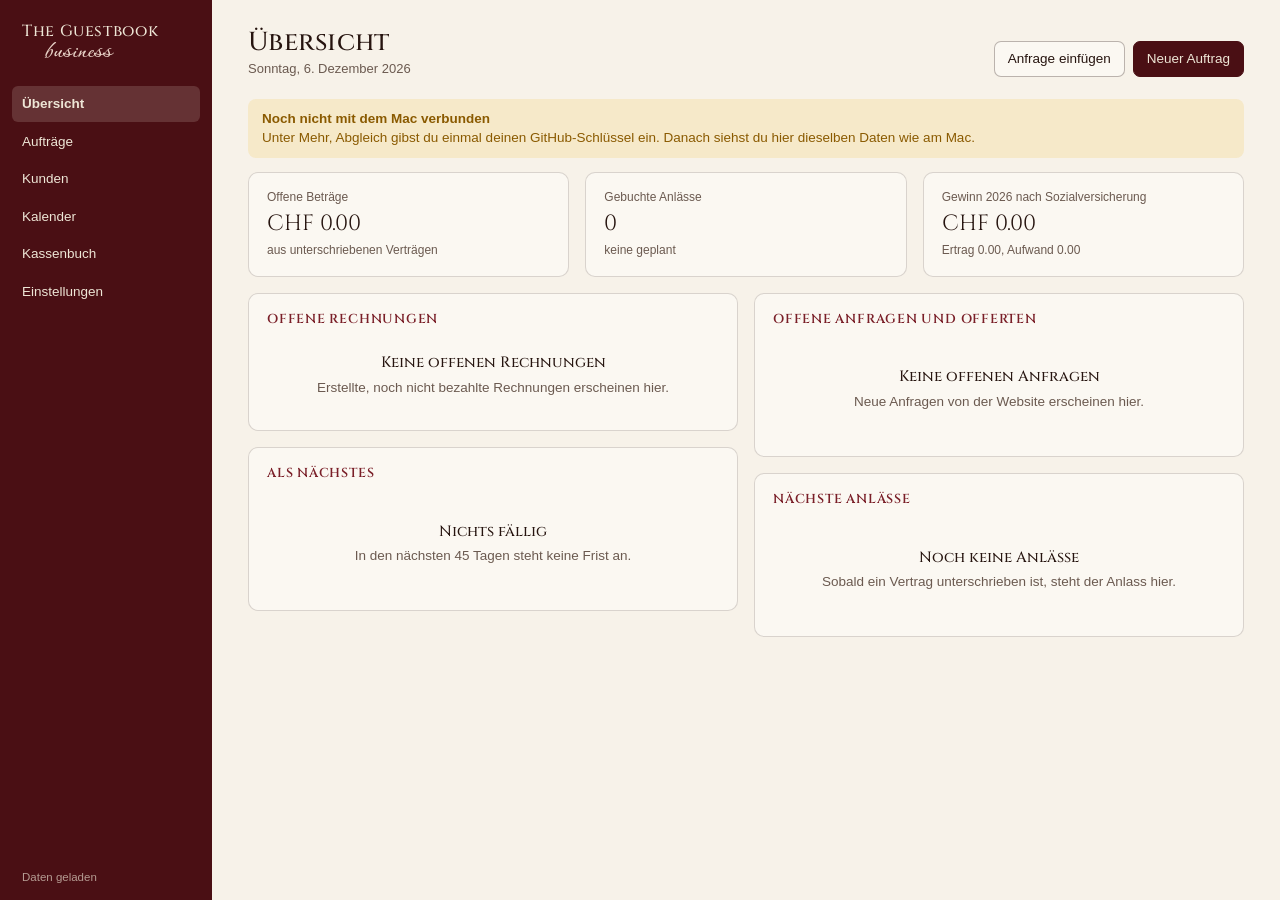
==== business/index.html @ 4e00cc71 "c" ====
<!doctype html>
<html lang="de-CH">
<head>
<meta charset="utf-8">
<meta name="viewport" content="width=device-width, initial-scale=1, viewport-fit=cover">
<meta name="theme-color" content="#4A0F14">
<meta name="robots" content="noindex, nofollow">
<meta name="apple-mobile-web-app-capable" content="yes">
<meta name="mobile-web-app-capable" content="yes">
<meta name="apple-mobile-web-app-status-bar-style" content="black-translucent">
<meta name="apple-mobile-web-app-title" content="theguestbook">
<link rel="apple-touch-icon" href="img/icon-180.png">
<link rel="manifest" href="manifest.json">
<title>theguestbook business</title>
<link rel="stylesheet" href="fonts/schriften.css">
<link rel="stylesheet" href="css/app.css">
</head>
<body>
<nav class="leiste" aria-label="Hauptnavigation">
  <div class="marke"><span class="caps">The Guestbook</span><span class="skript">business</span></div>
  <div class="nav">
    <button data-ziel="start"><svg class="ico" viewBox="0 0 24 24" aria-hidden="true"><path d="M3 11l9-7 9 7v9a1 1 0 0 1-1 1h-5v-6h-6v6H4a1 1 0 0 1-1-1z"/></svg><span class="lang">Übersicht</span><span class="kurz">Start</span></button>
    <button data-ziel="auftraege"><svg class="ico" viewBox="0 0 24 24" aria-hidden="true"><rect x="3" y="4" width="5" height="16" rx="1"/><rect x="10" y="4" width="5" height="11" rx="1"/><rect x="17" y="4" width="4" height="7" rx="1"/></svg><span class="lang">Aufträge</span><span class="kurz">Aufträge</span> <span class="anzahl" hidden></span></button>
    <button data-ziel="kunden"><svg class="ico" viewBox="0 0 24 24" aria-hidden="true"><circle cx="9" cy="8" r="3.5"/><path d="M2.5 20c.6-3.6 3.2-5.5 6.5-5.5s5.9 1.9 6.5 5.5"/><path d="M16 4.8a3.5 3.5 0 0 1 0 6.4M18.5 14.8c1.7.8 2.7 2.5 3 5.2"/></svg><span class="lang">Kunden</span><span class="kurz">Kunden</span></button>
    <button data-ziel="kalender"><svg class="ico" viewBox="0 0 24 24" aria-hidden="true"><rect x="3" y="5" width="18" height="16" rx="2"/><path d="M3 10h18M8 3v4M16 3v4"/></svg><span class="lang">Kalender</span><span class="kurz">Kalender</span></button>
    <button data-ziel="kassenbuch"><svg class="ico" viewBox="0 0 24 24" aria-hidden="true"><path d="M4 4h12a2 2 0 0 1 2 2v14H6a2 2 0 0 1-2-2z"/><path d="M8 9h6M8 13h6M18 8h2v12h-2"/></svg><span class="lang">Kassenbuch</span><span class="kurz">Kasse</span></button>
    <button data-ziel="einstellungen"><svg class="ico" viewBox="0 0 24 24" aria-hidden="true"><circle cx="12" cy="12" r="3"/><path d="M12 2v3M12 19v3M2 12h3M19 12h3M4.9 4.9l2.1 2.1M17 17l2.1 2.1M4.9 19.1L7 17M17 7l2.1-2.1"/></svg><span class="lang">Einstellungen</span><span class="kurz">Mehr</span></button>
  </div>
  <div class="unten">
    <span id="speicherstand" aria-live="polite">Lädt</span>
    <button id="ordner" type="button">Datenordner zeigen</button>
  </div>
</nav>
<main></main>
<script src="vendor/qrcode.js"></script>
<script src="js/bruecke.js"></script>
<script src="js/modell.js"></script>
<script src="js/qrrechnung.js"></script>
<script src="js/dokumente.js"></script>
<script src="js/pdfweb.js"></script>
<script src="js/sync.js"></script>
<script src="js/app.js"></script>
<script src="js/ansichten.js"></script>
<script src="js/ansichten2.js"></script>
</body>
</html>
---- business/fonts/schriften.css ----
@import url('https://fonts.googleapis.com/css2?family=Cinzel:wght@500;600&family=Corinthia:wght@700&family=Newsreader:ital,opsz,wght@0,6..72,300..600;1,6..72,300..600&display=swap');
---- business/css/app.css ----
/* theguestbook business: Oberfläche
   Layout: feste Seitenleiste in Bordeaux links, Arbeitsfläche auf Papier rechts. */
:root{
  --bordeaux:#4A0F14; --wein:#7A1F28; --blush:#E6CFC4; --moos:#5E6E5C;
  --papier:#EEE6D6; --flaeche:#F7F2E9; --karte:#FBF8F2; --tinte:#26140F; --muted:#6B5A50;
  --linie:rgba(38,20,15,.16); --linie-stark:rgba(38,20,15,.3);
  --gut:#2F6B3D; --gut-bg:#E3EFE2; --warn:#8A5A00; --warn-bg:#F6E9C9; --krit:#A3282A; --krit-bg:#F5DEDA;
  --akzent:var(--wein); --akzent-bg:rgba(122,31,40,.08);
  --f-titel:"Cinzel",Georgia,serif; --f-text:"Newsreader",Georgia,serif; --f-skript:"Corinthia","Snell Roundhand",cursive;
  --f-ui:-apple-system,BlinkMacSystemFont,"SF Pro Text","Helvetica Neue",sans-serif;
  color-scheme:light;
}
@media (prefers-color-scheme:dark){:root:not([data-theme="light"]){
  --papier:#1D1512; --flaeche:#231A16; --karte:#2A201B; --tinte:#EEE6D6; --muted:#B4A497;
  --linie:rgba(238,230,214,.12); --linie-stark:rgba(238,230,214,.26);
  --gut:#8FD19E; --gut-bg:#1F3324; --warn:#E8C26A; --warn-bg:#3A2E14; --krit:#F0938A; --krit-bg:#3E1C1A;
  --akzent:#E6A3A9; --akzent-bg:rgba(230,163,169,.1);
  color-scheme:dark;
}}
:root[data-theme="dark"]{
  --papier:#1D1512; --flaeche:#231A16; --karte:#2A201B; --tinte:#EEE6D6; --muted:#B4A497;
  --linie:rgba(238,230,214,.12); --linie-stark:rgba(238,230,214,.26);
  --gut:#8FD19E; --gut-bg:#1F3324; --warn:#E8C26A; --warn-bg:#3A2E14; --krit:#F0938A; --krit-bg:#3E1C1A;
  --akzent:#E6A3A9; --akzent-bg:rgba(230,163,169,.1);
  color-scheme:dark;
}
*{box-sizing:border-box}
html,body{height:100%;margin:0}
body{background:var(--flaeche);color:var(--tinte);font-family:var(--f-ui);font-size:13.5px;line-height:1.45;-webkit-font-smoothing:antialiased;display:flex;overflow:hidden}
button,input,select,textarea{font:inherit;color:inherit}
button{cursor:pointer}
:focus-visible{outline:2px solid var(--akzent);outline-offset:2px}
.zahl{font-variant-numeric:tabular-nums}
[hidden]{display:none!important}

/* Seitenleiste */
.leiste{width:212px;flex:none;background:var(--bordeaux);color:var(--papier);display:flex;flex-direction:column;padding:18px 12px 14px}
.marke{padding:2px 10px 22px}
.marke .caps{font-family:var(--f-titel);font-weight:500;font-size:16px;letter-spacing:.04em;display:block;color:#EEE6D6}
.marke .skript{font-family:var(--f-skript);font-weight:700;font-size:26px;line-height:.8;color:var(--blush);display:block;margin-left:22px}
.nav{display:flex;flex-direction:column;gap:2px}
.nav .ico,.nav .kurz,.nur-mobil{display:none}
.nav .lang{flex:1}
.nav button{display:flex;align-items:center;justify-content:space-between;gap:8px;width:100%;text-align:left;border:0;background:none;color:#EEE6D6;padding:8px 10px;border-radius:6px;font-size:13.5px}
.nav button:hover{background:rgba(238,230,214,.08)}
.nav button[aria-current="page"]{background:rgba(238,230,214,.16);font-weight:600}
.nav .anzahl{font-size:11px;background:var(--blush);color:var(--bordeaux);border-radius:999px;padding:0 7px;font-weight:600}
.leiste .unten{margin-top:auto;padding:0 10px;font-size:11.5px;color:rgba(238,230,214,.65);display:flex;flex-direction:column;gap:4px}
.leiste .unten button{border:0;background:none;color:rgba(238,230,214,.8);padding:0;text-align:left;text-decoration:underline;text-underline-offset:2px}

/* Arbeitsfläche */
main{flex:1;min-width:0;overflow:auto;padding:28px 36px 60px}
.kopfzeile{display:flex;align-items:flex-end;justify-content:space-between;gap:16px;flex-wrap:wrap;margin-bottom:22px}
h1{font-family:var(--f-titel);font-weight:500;font-size:26px;letter-spacing:.01em;margin:0;line-height:1.15;text-wrap:balance}
h1 small{display:block;font-family:var(--f-ui);font-size:13px;font-weight:400;letter-spacing:0;color:var(--muted);margin-top:4px}
h2{font-family:var(--f-titel);font-weight:600;font-size:13px;letter-spacing:.06em;text-transform:uppercase;color:var(--akzent);margin:0 0 10px}
.aktionen{display:flex;gap:8px;flex-wrap:wrap;align-items:center}

.knopf{border:1px solid var(--linie-stark);background:var(--karte);border-radius:7px;padding:7px 13px;font-weight:500;white-space:nowrap}
.knopf:hover{border-color:var(--akzent)}
.knopf.haupt{background:var(--bordeaux);border-color:var(--bordeaux);color:#EEE6D6}
.knopf.haupt:hover{background:var(--wein);border-color:var(--wein)}
.knopf.gefahr{color:var(--krit);border-color:var(--krit)}
.knopf.haupt.gefahr,.knopf.haupt.gefahr:hover{background:var(--krit);border-color:var(--krit);color:#fff}
.knopf.klein{padding:4px 9px;font-size:12.5px}
.knopf.text{border-color:transparent;background:none;color:var(--akzent);padding-left:4px;padding-right:4px}
.knopf:disabled{opacity:.45;cursor:default}

.raster{display:grid;gap:16px}
.raster.zwei{grid-template-columns:minmax(0,1fr) minmax(0,1fr)}
.raster.drei{grid-template-columns:repeat(3,minmax(0,1fr))}
.raster.haupt-seite{grid-template-columns:minmax(0,1fr) 300px}
@media (max-width:1100px){.raster.zwei,.raster.haupt-seite{grid-template-columns:1fr}.raster.drei{grid-template-columns:1fr 1fr}}
.karte{background:var(--karte);border:1px solid var(--linie);border-radius:10px;padding:16px 18px;min-width:0}
.karte.flach{padding:0;overflow:hidden}

.kennzahl .label{font-size:12px;color:var(--muted)}
.kennzahl .wert{font-family:var(--f-titel);font-size:22px;margin-top:2px}
.kennzahl .info{font-size:12px;color:var(--muted);margin-top:2px}

/* Listen und Tabellen */
.tabelle{width:100%;border-collapse:collapse}
.tabelle th{font-size:11.5px;font-weight:600;color:var(--muted);text-align:left;padding:9px 12px;border-bottom:1px solid var(--linie-stark);white-space:nowrap}
.tabelle td{padding:10px 12px;border-bottom:1px solid var(--linie);vertical-align:middle}
.tabelle tr:last-child td{border-bottom:0}
.tabelle tr.klickbar{cursor:pointer}
.tabelle tr.klickbar:hover td{background:var(--akzent-bg)}
.tabelle .r{text-align:right}
.tabelle .leise{color:var(--muted);font-size:12.5px}
.leer{padding:28px 18px;text-align:center;color:var(--muted)}
.leer strong{display:block;color:var(--tinte);font-family:var(--f-titel);font-weight:500;font-size:15px;margin-bottom:4px}

.zeilen{display:flex;flex-direction:column}
.zeile{display:flex;align-items:center;gap:12px;padding:10px 0;border-bottom:1px solid var(--linie);cursor:pointer}
.zeile:last-child{border-bottom:0}
.zeile .datum{width:84px;flex:none;font-size:12.5px;color:var(--muted)}
.zeile .haupt{flex:1;min-width:0}
.zeile .haupt b{font-weight:600}
.zeile .haupt span{display:block;font-size:12.5px;color:var(--muted);white-space:nowrap;overflow:hidden;text-overflow:ellipsis}

/* Status */
.chip{display:inline-flex;align-items:center;gap:5px;font-size:11.5px;font-weight:600;border-radius:999px;padding:2px 9px;white-space:nowrap;background:var(--akzent-bg);color:var(--akzent)}
.chip::before{content:"";width:6px;height:6px;border-radius:50%;background:currentColor}
.chip.anfrage{background:var(--warn-bg);color:var(--warn)}
.chip.offerte,.chip.vertrag{background:var(--akzent-bg);color:var(--akzent)}
.chip.anzahlung,.chip.anlass,.chip.geliefert{background:var(--gut-bg);color:var(--gut)}
.chip.bezahlt,.chip.archiv{background:var(--linie);color:var(--muted)}
.chip.abgesagt{background:var(--krit-bg);color:var(--krit)}
.art{font-size:11.5px;color:var(--muted)}
.art.event{color:var(--moos)}
@media (prefers-color-scheme:dark){.art.event{color:#A9B9A5}}
.frist-ueber{color:var(--krit);font-weight:600}
.frist-bald{color:var(--warn);font-weight:600}

/* Filter */
.filter{display:flex;gap:6px;flex-wrap:wrap;align-items:center;margin-bottom:12px}
.filter button{border:1px solid var(--linie-stark);background:none;border-radius:999px;padding:4px 12px;font-size:12.5px}
.filter button[aria-pressed="true"]{background:var(--bordeaux);border-color:var(--bordeaux);color:#EEE6D6}
.filter input,.filter select{border:1px solid var(--linie-stark);background:var(--karte);border-radius:7px;padding:5px 9px}

/* Formulare */
.felder{display:grid;grid-template-columns:repeat(2,minmax(0,1fr));gap:12px 14px}
.felder.drei{grid-template-columns:repeat(3,minmax(0,1fr))}
.felder .breit{grid-column:1/-1}
.feld{display:flex;flex-direction:column;gap:4px;min-width:0}
.feld>span{font-size:11.5px;font-weight:600;color:var(--muted)}
.feld input,.feld select,.feld textarea,input.eingabe,select.eingabe{width:100%;min-width:0;background:var(--flaeche);border:1px solid var(--linie-stark);border-radius:7px;padding:7px 9px}
.feld textarea{min-height:70px;resize:vertical}
.feld input:focus,.feld select:focus,.feld textarea:focus{border-color:var(--akzent);outline:none;box-shadow:0 0 0 3px var(--akzent-bg)}
.feld small{font-size:11.5px;color:var(--muted)}
.feld.fehler input{border-color:var(--krit)}
.feld.fehler small{color:var(--krit)}
.betrag{text-align:right;font-variant-numeric:tabular-nums}
.check{display:flex;align-items:center;gap:8px}

/* Datumsdialog */
.schnellwahl{display:flex;gap:6px;margin-bottom:12px;flex-wrap:wrap}
.schnellwahl .knopf[aria-pressed="true"]{background:var(--bordeaux);border-color:var(--bordeaux);color:#EEE6D6}
.feld.datumfeld input{max-width:220px}
/* Safari auf dem iPhone gibt Datumsfeldern eine eigene Mindestbreite und zentriert den Text */
input[type=date],input[type=time]{-webkit-appearance:none;appearance:none;min-width:0;max-width:100%;display:block;text-align:left}
input[type=date]::-webkit-date-and-time-value,input[type=time]::-webkit-date-and-time-value{text-align:left;margin:0}

/* Tabs */
.tabs .kurz{display:none}
.tabs .tz{display:inline-block;min-width:18px;font-size:11px;line-height:17px;padding:0 5px;border-radius:999px;background:var(--linie);color:inherit;text-align:center;margin-left:2px}
.tabs .tz.krit{background:var(--krit);color:#fff}
.tabs{display:flex;gap:2px;border-bottom:1px solid var(--linie-stark);margin-bottom:16px}
.tabs button{border:0;background:none;padding:9px 14px;color:var(--muted);font-weight:600;border-bottom:2px solid transparent;margin-bottom:-1px}
.tabs button[aria-selected="true"]{color:var(--tinte);border-bottom-color:var(--akzent)}

/* Posteneditor */
.posten td{padding:6px 8px}
.posten input{background:transparent;border:1px solid transparent;border-radius:6px;padding:5px 7px;width:100%}
.posten input:hover{border-color:var(--linie-stark)}
.posten input:focus{border-color:var(--akzent);background:var(--flaeche);outline:none}
.posten .beschr{font-size:12px;color:var(--muted)}
.posten tr.summe td{font-weight:700;border-top:2px solid var(--tinte)}
.entfernen{border:0;background:none;color:var(--muted);font-size:16px;line-height:1;padding:4px 6px;border-radius:5px}
.entfernen:hover{color:var(--krit);background:var(--krit-bg)}

/* Fristen */
.frist{display:flex;gap:10px;align-items:flex-start;padding:8px 0;border-bottom:1px solid var(--linie)}
.frist:last-child{border-bottom:0}
.frist .punkt{width:9px;height:9px;border-radius:50%;margin-top:5px;flex:none;border:2px solid var(--muted)}
.frist.erledigt{color:var(--muted)}
.frist.erledigt .punkt{background:var(--gut);border-color:var(--gut)}
.frist.ueber .punkt{border-color:var(--krit);background:var(--krit)}
.frist .wann{font-size:12px;color:var(--muted)}

/* Hinweisbalken */
.hinweis{border-radius:8px;padding:10px 14px;margin-bottom:14px;display:flex;gap:10px;align-items:flex-start;background:var(--akzent-bg)}
.hinweis.warn{background:var(--warn-bg);color:var(--warn)}
.hinweis.krit{background:var(--krit-bg);color:var(--krit)}
.hinweis.gut{background:var(--gut-bg);color:var(--gut)}
.hinweis p{margin:0}
.hinweis strong{display:block}

/* Dialog */
.dialog-hg{position:fixed;inset:0;background:rgba(20,10,8,.45);display:grid;place-items:center;z-index:50;padding:24px}
.dialog{background:var(--karte);border-radius:12px;width:min(560px,100%);max-height:calc(100vh - 48px);overflow:auto;padding:22px 24px;box-shadow:0 20px 60px rgba(0,0,0,.3)}
.dialog.gross{width:min(980px,100%);height:calc(100vh - 48px);display:flex;flex-direction:column;padding:16px}
.dialog h3{font-family:var(--f-titel);font-weight:500;font-size:19px;margin:0 0 12px}
.dialog .unten{display:flex;justify-content:flex-end;gap:8px;margin-top:18px}
.dialog iframe{flex:1;width:100%;border:1px solid var(--linie);border-radius:8px;background:#fff}
.dialog textarea{width:100%;min-height:140px;background:var(--flaeche);border:1px solid var(--linie-stark);border-radius:8px;padding:10px;font-family:ui-monospace,Menlo,monospace;font-size:12px}

/* Mailvorlagen */
.breit-karte{grid-column:1/-1}
.vorlage{border-top:1px solid var(--linie);padding:10px 0}
.vorlage summary{cursor:pointer;font-weight:600}
.vorlage summary .leise{font-weight:400;color:var(--muted);font-size:12px;margin-left:6px}
.vorlage .feld{margin-top:10px}
.vorlage textarea{min-height:180px;font-family:inherit}
code{font-family:ui-monospace,Menlo,monospace;font-size:11.5px;background:var(--linie);border-radius:4px;padding:0 4px;white-space:nowrap}

/* PDF-Status in der Vorschau */
.pdf-status{margin:8px 2px 0;font-size:12.5px;color:var(--muted)}
.pdf-status.fehler{color:var(--krit)}

/* Meldung */
.meldung{position:fixed;bottom:20px;left:50%;transform:translateX(-50%);background:var(--tinte);color:var(--flaeche);padding:9px 16px;border-radius:8px;font-size:13px;z-index:60;box-shadow:0 8px 24px rgba(0,0,0,.25)}
.meldung.fehler{background:var(--krit);color:#fff}

/* Kalender */
.monat{display:grid;grid-template-columns:repeat(7,minmax(0,1fr));border-top:1px solid var(--linie);border-left:1px solid var(--linie)}
.monat .wt{font-size:11.5px;font-weight:600;color:var(--muted);padding:6px 8px;border-right:1px solid var(--linie);border-bottom:1px solid var(--linie)}
.monat .tag{min-height:92px;padding:6px 6px 8px;border-right:1px solid var(--linie);border-bottom:1px solid var(--linie);display:flex;flex-direction:column;gap:3px;min-width:0}
.monat .tag.fremd{background:rgba(0,0,0,.02);color:var(--muted)}
.monat .tag.heute .nr{background:var(--bordeaux);color:#EEE6D6;border-radius:999px;padding:0 6px}
.monat .nr{font-size:12px;align-self:flex-start}
.ereignis{font-size:11.5px;border-radius:5px;padding:2px 6px;background:var(--akzent-bg);color:var(--akzent);white-space:nowrap;overflow:hidden;text-overflow:ellipsis;cursor:pointer;border:0;text-align:left}
.ereignis.event{background:rgba(94,110,92,.15);color:var(--moos)}
.frist-eintrag{font-size:11px;display:flex;align-items:center;gap:5px;background:none;border:0;padding:1px 2px;color:var(--tinte);cursor:pointer;text-align:left;min-width:0;white-space:nowrap;overflow:hidden;text-overflow:ellipsis;font-family:inherit}
.frist-eintrag i{flex:none;width:7px;height:7px;border-radius:50%;background:var(--warn)}
.frist-eintrag.ueber{color:var(--krit)}
.frist-eintrag.ueber i{background:var(--krit)}
.frist-eintrag:hover{text-decoration:underline}
.ereignis.anfrage{background:none;border:1px dashed var(--linie-stark);color:var(--muted)}
@media (prefers-color-scheme:dark){.ereignis.event{color:#A9B9A5}}

/* Kassenbuch */
.saldo{display:grid;grid-template-columns:repeat(3,minmax(0,1fr))}
.saldo>div{padding:14px 18px}
.saldo>div+div{border-left:1px solid var(--linie)}
.saldo .wert{font-family:var(--f-titel);font-size:21px;margin-top:2px}
.plus{color:var(--gut)}.minus{color:var(--krit)}
.umschalter{display:inline-grid;grid-template-columns:1fr 1fr;border:1px solid var(--linie-stark);border-radius:8px;padding:2px}
.umschalter button{border:0;background:none;border-radius:6px;padding:6px 14px;font-weight:600;color:var(--muted)}
.umschalter button[aria-pressed="true"].ein{background:var(--gut-bg);color:var(--gut)}
.umschalter button[aria-pressed="true"].aus{background:var(--krit-bg);color:var(--krit)}
.er td{padding:7px 0;border-bottom:1px solid var(--linie)}
.er td:last-child{text-align:right;font-variant-numeric:tabular-nums}
.er tr.kopf td{padding-top:16px;font-family:var(--f-titel);font-weight:600;border-bottom:1px solid var(--tinte)}
.er tr.summe td{font-weight:700;border-bottom:2px solid var(--tinte)}
.er tr.total td{font-weight:700;font-size:15px;border:0;padding-top:12px}
.er tr.null td{color:var(--muted)}
.tabelle td.zahl{white-space:nowrap}
.zeile .knopf{flex:none}

/* Auftrags-Board: eine Spalte pro Phase */
.board{display:grid;grid-template-columns:repeat(5,minmax(165px,1fr));gap:12px;align-items:start;overflow-x:auto;padding-bottom:8px}
.spalte{background:rgba(0,0,0,.025);border:1px solid var(--linie);border-radius:10px;padding:10px;display:flex;flex-direction:column;gap:8px;min-width:0}
@media (prefers-color-scheme:dark){.spalte{background:rgba(255,255,255,.02)}}
.spalte h2{margin:2px 4px 4px;display:flex;justify-content:space-between;align-items:center}
.spalte h2 .anz{font-family:var(--f-ui);font-size:11.5px;letter-spacing:0;color:var(--muted);background:var(--linie);border-radius:999px;padding:1px 8px}
.spalte-leer{margin:4px;color:var(--muted);font-size:12.5px}
.bkarte{background:var(--karte);border:1px solid var(--linie);border-left:3px solid var(--wein);border-radius:8px;padding:10px 11px;cursor:pointer;display:flex;flex-direction:column;gap:3px;min-width:0}
.bkarte.event{border-left-color:var(--moos)}
.bkarte:hover{border-color:var(--akzent);border-left-color:inherit}
.bk-kopf{display:flex;justify-content:space-between;gap:6px}
.bk-kopf b{overflow:hidden;text-overflow:ellipsis;white-space:nowrap}
.bk-zeile{font-size:12.5px}
.bk-zeile.leise{color:var(--muted);overflow:hidden;text-overflow:ellipsis;white-space:nowrap}
.bk-hinweise{display:flex;flex-direction:column;font-size:12px;margin-top:2px}
.bkarte .knopf{align-self:flex-start;margin-top:6px}

.karte.hervor{border-color:var(--warn);box-shadow:0 0 0 1px var(--warn) inset}

/* ================= iPhone und schmale Fenster ================= */
@media (max-width:720px){
  html,body{height:auto;min-height:100%}
  body{display:block;overflow:visible;font-size:15px;background:var(--flaeche)}
  .nur-mobil{display:block}
  .nur-gross{display:none!important}
  /* Navigation als Tab-Leiste unten */
  .leiste{position:fixed;left:0;right:0;bottom:0;width:auto;z-index:40;padding:6px 4px calc(6px + env(safe-area-inset-bottom));flex-direction:row;border-top:1px solid rgba(0,0,0,.2)}
  .marke,.leiste .unten{display:none}
  .nav{flex-direction:row;width:100%;gap:0}
  .nav button{flex:1;flex-direction:column;justify-content:center;gap:2px;padding:5px 0 3px;font-size:10.5px;border-radius:8px;position:relative;color:rgba(238,230,214,.7);min-width:0}
  .nav button[aria-current="page"]{background:none;color:#fff}
  .nav button[aria-current="page"] .ico{stroke:var(--blush)}
  .nav .ico{display:block;width:23px;height:23px;fill:none;stroke:currentColor;stroke-width:1.7;stroke-linecap:round;stroke-linejoin:round}
  .nav .lang{display:none}
  .nav .kurz{display:block;white-space:nowrap}
  .nav .anzahl{position:absolute;top:1px;left:calc(50% + 6px);font-size:10px;padding:0 5px;line-height:15px}
  /* Arbeitsfläche */
  main{overflow:visible;padding-block:calc(14px + env(safe-area-inset-top)) calc(92px + env(safe-area-inset-bottom));padding-left:max(16px, env(safe-area-inset-left, 0px));padding-right:max(16px, env(safe-area-inset-right, 0px))}
  .kopfzeile{flex-direction:column;align-items:stretch;gap:12px;margin-bottom:16px}
  h1{font-size:23px}
  h1 small{font-size:13.5px}
  .kopfzeile .aktionen{gap:8px}
  .kopfzeile .aktionen .knopf{flex:1 1 auto;text-align:center}
  .kopfzeile .aktionen select.eingabe{width:100%!important;flex:1 1 100%}
  .kopfzeile .aktionen .chip{flex:none}
  .knopf{padding:10px 14px;font-size:15px}
  .knopf.klein{padding:7px 11px;font-size:14px}
  .raster.zwei,.raster.drei,.raster.haupt-seite{grid-template-columns:minmax(0,1fr)}
  .raster{gap:12px}
  .karte{padding:14px;overflow-x:auto;-webkit-overflow-scrolling:touch}
  .kennzahl .wert{font-size:21px}
  .felder,.felder.drei{grid-template-columns:minmax(0,1fr)}
  /* iOS zoomt bei Schrift unter 16px ins Feld */
  input,select,textarea,.feld input,.feld select,.feld textarea,input.eingabe,select.eingabe,.filter input,.filter select{font-size:16px}
  .feld input,.feld select,.feld textarea{padding:10px}
  /* Tabellen werden zu gestapelten Zeilen */
  .tabelle thead{display:none}
  .tabelle,.tabelle tbody{display:block}
  .tabelle tr{display:flex;flex-wrap:wrap;align-items:center;gap:4px 12px;padding:11px 12px;border-bottom:1px solid var(--linie)}
  .tabelle tr:last-child{border-bottom:0}
  .tabelle td{display:block;padding:0;border:0!important;min-width:0}
  .tabelle td:empty{display:none}
  .tabelle td.r{margin-left:auto;text-align:right}
  .karte:not(.flach) .tabelle tr{padding-left:0;padding-right:0}
  .haupt-seite.tab-auftrag>:last-child{order:-1}
  table.er td:last-child{white-space:nowrap}
  .posten tr td:first-child{flex:1 1 100%}
  .posten td.r{flex:1 1 auto}
  .posten td.r input{text-align:right;font-size:16px}
  .posten input{font-size:16px}
  .monat .ereignis{background:var(--akzent)}
  .monat .ereignis.event{background:var(--moos)}
  /* Tabs in einer Zeile, passend zur Breite: nichts lässt sich seitlich verschieben */
  .tabs{overflow:hidden;margin-left:0;margin-right:0;padding:0}
  .tabs button{flex:1 1 auto;min-width:0;padding:11px 2px;font-size:12.5px;white-space:nowrap;position:relative;text-align:center}
  .tabs .lang{display:none}
  .tabs .kurz{display:inline}
  .tabs .tz{position:absolute;top:1px;right:-3px;min-width:15px;font-size:10px;line-height:15px;padding:0 4px;margin:0;background:var(--blush);color:var(--bordeaux);font-weight:700}
  .tabs .tz.krit{background:var(--krit);color:#fff}
  html,body{overflow-x:hidden;overscroll-behavior-x:none}
  main{touch-action:pan-y pinch-zoom}
  .filter{gap:8px}
  .filter input[type=search]{flex:1 1 100%}
  .zeile{padding:12px 0}
  /* Board: Phasen untereinander */
  .board{display:flex;flex-direction:column;align-items:stretch;gap:12px;overflow:visible}
  .spalte{padding:10px}
  .spalte-leer{display:none}
  .spalte:not(:has(.bkarte)){padding:8px 10px}
  .spalte:not(:has(.bkarte)) h2{margin:0;opacity:.6}
  .bkarte{padding:12px 13px}
  .bk-zeile{font-size:14px}
  /* Kalender: Monatsraster kompakt, Einträge darunter als Liste */
  .monat .wt{padding:5px 2px;text-align:center;font-size:11px}
  .monat .tag{min-height:46px;padding:4px 2px;align-items:center;gap:2px}
  .monat .nr{align-self:center;font-size:13px}
  .monat .ereignis,.monat .frist-eintrag{font-size:0;padding:0;width:100%;max-width:26px;height:5px;border-radius:3px;border:0}
  .monat .ereignis.anfrage{background:var(--linie-stark)}
  .monat .frist-eintrag{max-width:6px;height:6px;border-radius:50%;background:var(--warn)}
  .monat .frist-eintrag.ueber{background:var(--krit)}
  .monat .frist-eintrag i{display:none}
  /* Dialoge als Blatt von unten */
  .dialog-hg{place-items:end stretch;padding:0}
  .dialog{width:100%;max-height:92vh;border-radius:16px 16px 0 0;padding:20px 18px calc(18px + env(safe-area-inset-bottom))}
  .dialog.gross{height:94vh;width:100%;padding:12px 12px calc(12px + env(safe-area-inset-bottom))}
  .dialog .unten{flex-wrap:wrap}
  .dialog .unten .knopf{flex:1 1 auto}
  .meldung{bottom:calc(84px + env(safe-area-inset-bottom));max-width:calc(100% - 32px)}
}
@media (max-width:720px) and (prefers-color-scheme:dark){.leiste{border-top-color:rgba(255,255,255,.08)}}
@media (hover:none){.knopf:not(.gefahr):not(.haupt):hover{border-color:var(--linie-stark)}.knopf.haupt:hover{background:var(--bordeaux)}}

/* Liste unter dem Monat (nur iPhone) */
.monatsliste .ml-tag{font-size:12px;font-weight:600;color:var(--muted);margin:12px 0 4px;text-transform:uppercase;letter-spacing:.04em}
.monatsliste .ml-tag:first-of-type{margin-top:0}
.monatsliste button{display:flex;align-items:center;gap:10px;width:100%;text-align:left;border:0;background:none;padding:9px 0;border-bottom:1px solid var(--linie);font-size:15px}
.monatsliste button i{flex:none;width:9px;height:9px;border-radius:50%;background:var(--warn)}
.monatsliste button.anlass i{width:12px;height:6px;border-radius:3px;background:var(--akzent)}
.monatsliste button.anlass.event i{background:var(--moos)}
.monatsliste button.ueber{color:var(--krit)}
.monatsliste button.ueber i{background:var(--krit)}
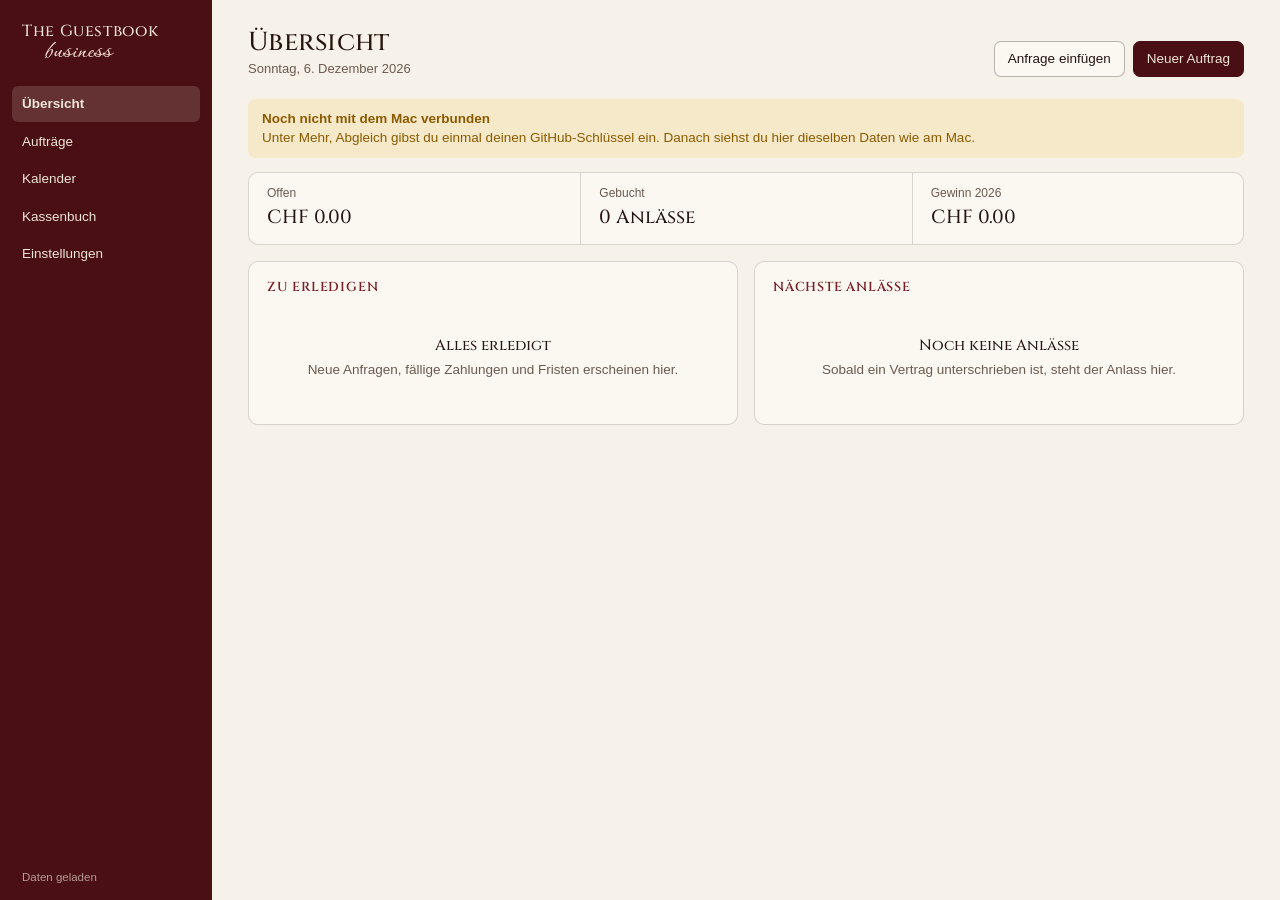
==== commit 580a67e1: "c" ====
--- a/business/index.html
+++ b/business/index.html
@@ -21,7 +21,6 @@
   <div class="nav">
     <button data-ziel="start"><svg class="ico" viewBox="0 0 24 24" aria-hidden="true"><path d="M3 11l9-7 9 7v9a1 1 0 0 1-1 1h-5v-6h-6v6H4a1 1 0 0 1-1-1z"/></svg><span class="lang">Übersicht</span><span class="kurz">Start</span></button>
     <button data-ziel="auftraege"><svg class="ico" viewBox="0 0 24 24" aria-hidden="true"><rect x="3" y="4" width="5" height="16" rx="1"/><rect x="10" y="4" width="5" height="11" rx="1"/><rect x="17" y="4" width="4" height="7" rx="1"/></svg><span class="lang">Aufträge</span><span class="kurz">Aufträge</span> <span class="anzahl" hidden></span></button>
-    <button data-ziel="kunden"><svg class="ico" viewBox="0 0 24 24" aria-hidden="true"><circle cx="9" cy="8" r="3.5"/><path d="M2.5 20c.6-3.6 3.2-5.5 6.5-5.5s5.9 1.9 6.5 5.5"/><path d="M16 4.8a3.5 3.5 0 0 1 0 6.4M18.5 14.8c1.7.8 2.7 2.5 3 5.2"/></svg><span class="lang">Kunden</span><span class="kurz">Kunden</span></button>
     <button data-ziel="kalender"><svg class="ico" viewBox="0 0 24 24" aria-hidden="true"><rect x="3" y="5" width="18" height="16" rx="2"/><path d="M3 10h18M8 3v4M16 3v4"/></svg><span class="lang">Kalender</span><span class="kurz">Kalender</span></button>
     <button data-ziel="kassenbuch"><svg class="ico" viewBox="0 0 24 24" aria-hidden="true"><path d="M4 4h12a2 2 0 0 1 2 2v14H6a2 2 0 0 1-2-2z"/><path d="M8 9h6M8 13h6M18 8h2v12h-2"/></svg><span class="lang">Kassenbuch</span><span class="kurz">Kasse</span></button>
     <button data-ziel="einstellungen"><svg class="ico" viewBox="0 0 24 24" aria-hidden="true"><circle cx="12" cy="12" r="3"/><path d="M12 2v3M12 19v3M2 12h3M19 12h3M4.9 4.9l2.1 2.1M17 17l2.1 2.1M4.9 19.1L7 17M17 7l2.1-2.1"/></svg><span class="lang">Einstellungen</span><span class="kurz">Mehr</span></button>
--- a/business/css/app.css
+++ b/business/css/app.css
@@ -74,6 +74,12 @@
 .karte{background:var(--karte);border:1px solid var(--linie);border-radius:10px;padding:16px 18px;min-width:0}
 .karte.flach{padding:0;overflow:hidden}
 
+.kennzahlen{display:grid;grid-template-columns:repeat(3,minmax(0,1fr));background:var(--karte);border:1px solid var(--linie);border-radius:10px;margin-bottom:16px}
+.kennzahlen>div{padding:12px 18px;display:flex;flex-direction:column;gap:2px;min-width:0}
+.kennzahlen>div+div{border-left:1px solid var(--linie)}
+.kennzahlen span{font-size:12px;color:var(--muted)}
+.kennzahlen b{font-family:var(--f-titel);font-weight:500;font-size:19px;white-space:nowrap;overflow:hidden;text-overflow:ellipsis}
+@media (max-width:720px){.kennzahlen>div{padding:10px 12px}.kennzahlen b{font-size:15px}}
 .kennzahl .label{font-size:12px;color:var(--muted)}
 .kennzahl .wert{font-family:var(--f-titel);font-size:22px;margin-top:2px}
 .kennzahl .info{font-size:12px;color:var(--muted);margin-top:2px}
@@ -184,6 +190,18 @@
 .dialog .unten{display:flex;justify-content:flex-end;gap:8px;margin-top:18px}
 .dialog iframe{flex:1;width:100%;border:1px solid var(--linie);border-radius:8px;background:#fff}
 .dialog textarea{width:100%;min-height:140px;background:var(--flaeche);border:1px solid var(--linie-stark);border-radius:8px;padding:10px;font-family:ui-monospace,Menlo,monospace;font-size:12px}
+
+/* Einstellungen als aufklappbare Abschnitte */
+.abschnitte{display:flex;flex-direction:column;gap:10px;max-width:900px}
+.abschnitt{background:var(--karte);border:1px solid var(--linie);border-radius:10px}
+.abschnitt>summary{list-style:none;cursor:pointer;padding:14px 18px;display:flex;flex-direction:column;gap:2px;position:relative;padding-right:44px}
+.abschnitt>summary::-webkit-details-marker{display:none}
+.abschnitt>summary::after{content:"";position:absolute;right:20px;top:50%;width:8px;height:8px;border-right:2px solid var(--muted);border-bottom:2px solid var(--muted);transform:translateY(-70%) rotate(45deg);transition:transform .15s}
+.abschnitt[open]>summary::after{transform:translateY(-30%) rotate(225deg)}
+.a-titel{font-weight:600}
+.a-info{font-size:12.5px;color:var(--muted);white-space:nowrap;overflow:hidden;text-overflow:ellipsis}
+.a-inhalt{padding:0 18px 18px}
+@media (prefers-reduced-motion:reduce){.abschnitt>summary::after{transition:none}}
 
 /* Mailvorlagen */
 .breit-karte{grid-column:1/-1}
@@ -220,6 +238,7 @@
 @media (prefers-color-scheme:dark){.ereignis.event{color:#A9B9A5}}
 
 /* Kassenbuch */
+.nebenlinks{display:flex;gap:8px;flex-wrap:wrap;margin:12px 0 0}
 .saldo{display:grid;grid-template-columns:repeat(3,minmax(0,1fr))}
 .saldo>div{padding:14px 18px}
 .saldo>div+div{border-left:1px solid var(--linie)}
@@ -260,6 +279,9 @@
 /* ================= iPhone und schmale Fenster ================= */
 @media (max-width:720px){
   html,body{height:auto;min-height:100%}
+  /* Als Web-App auf dem Home-Bildschirm zählt iOS die Statusleiste nicht zur Seitenhöhe. Kurze Seiten
+     (Aufträge, Kalender) liessen sonst unter der Tab-Leiste einen Streifen frei. */
+  html{min-height:calc(100% + env(safe-area-inset-top, 0px))}
   body{display:block;overflow:visible;font-size:15px;background:var(--flaeche)}
   .nur-mobil{display:block}
   .nur-gross{display:none!important}
@@ -359,3 +381,5 @@
 .monatsliste button.anlass.event i{background:var(--moos)}
 .monatsliste button.ueber{color:var(--krit)}
 .monatsliste button.ueber i{background:var(--krit)}
+.mehr-knopf{letter-spacing:1px;padding-left:11px;padding-right:11px;color:var(--muted)}
+@media (max-width:720px){.kopfzeile .aktionen .mehr-knopf{flex:0 0 auto}}
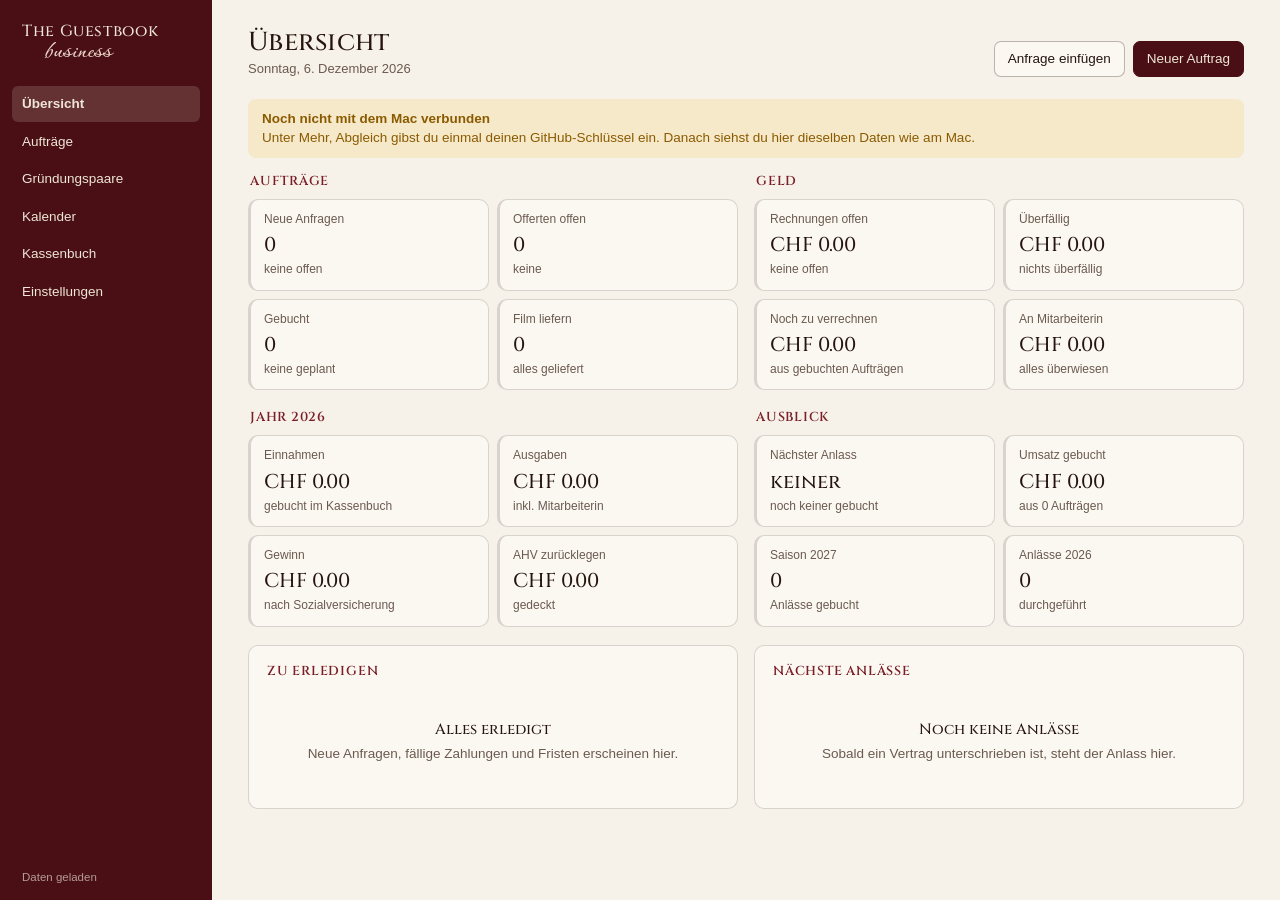
==== commit 7f7e4d8c: "Gründungspaare 2027: Bewerbungsseite und Tab in theguestbook business - Neue Seite gruenderpaare.htm" ====
--- a/business/index.html
+++ b/business/index.html
@@ -21,6 +21,7 @@
   <div class="nav">
     <button data-ziel="start"><svg class="ico" viewBox="0 0 24 24" aria-hidden="true"><path d="M3 11l9-7 9 7v9a1 1 0 0 1-1 1h-5v-6h-6v6H4a1 1 0 0 1-1-1z"/></svg><span class="lang">Übersicht</span><span class="kurz">Start</span></button>
     <button data-ziel="auftraege"><svg class="ico" viewBox="0 0 24 24" aria-hidden="true"><rect x="3" y="4" width="5" height="16" rx="1"/><rect x="10" y="4" width="5" height="11" rx="1"/><rect x="17" y="4" width="4" height="7" rx="1"/></svg><span class="lang">Aufträge</span><span class="kurz">Aufträge</span> <span class="anzahl" hidden></span></button>
+    <button data-ziel="gruenderpaare"><svg class="ico" viewBox="0 0 24 24" aria-hidden="true"><circle cx="9" cy="14" r="5"/><circle cx="15" cy="14" r="5"/><path d="M10 4l2 2 2-2"/></svg><span class="lang">Gründungspaare</span><span class="kurz">Paare</span> <span class="anzahl" hidden></span></button>
     <button data-ziel="kalender"><svg class="ico" viewBox="0 0 24 24" aria-hidden="true"><rect x="3" y="5" width="18" height="16" rx="2"/><path d="M3 10h18M8 3v4M16 3v4"/></svg><span class="lang">Kalender</span><span class="kurz">Kalender</span></button>
     <button data-ziel="kassenbuch"><svg class="ico" viewBox="0 0 24 24" aria-hidden="true"><path d="M4 4h12a2 2 0 0 1 2 2v14H6a2 2 0 0 1-2-2z"/><path d="M8 9h6M8 13h6M18 8h2v12h-2"/></svg><span class="lang">Kassenbuch</span><span class="kurz">Kasse</span></button>
     <button data-ziel="einstellungen"><svg class="ico" viewBox="0 0 24 24" aria-hidden="true"><circle cx="12" cy="12" r="3"/><path d="M12 2v3M12 19v3M2 12h3M19 12h3M4.9 4.9l2.1 2.1M17 17l2.1 2.1M4.9 19.1L7 17M17 7l2.1-2.1"/></svg><span class="lang">Einstellungen</span><span class="kurz">Mehr</span></button>
@@ -41,5 +42,6 @@
 <script src="js/app.js"></script>
 <script src="js/ansichten.js"></script>
 <script src="js/ansichten2.js"></script>
+<script src="js/ansichten3.js"></script>
 </body>
 </html>
--- a/business/css/app.css
+++ b/business/css/app.css
@@ -80,6 +80,20 @@
 .kennzahlen span{font-size:12px;color:var(--muted)}
 .kennzahlen b{font-family:var(--f-titel);font-weight:500;font-size:19px;white-space:nowrap;overflow:hidden;text-overflow:ellipsis}
 @media (max-width:720px){.kennzahlen>div{padding:10px 12px}.kennzahlen b{font-size:15px}}
+/* Übersicht: Kennzahlen in Gruppen */
+.gruppen{display:grid;grid-template-columns:repeat(2,minmax(0,1fr));gap:18px 16px;margin-bottom:18px}
+.gruppe h2{margin:0 0 8px 2px}
+.kacheln{display:grid;grid-template-columns:repeat(2,minmax(0,1fr));gap:8px}
+.kachel{display:flex;flex-direction:column;gap:2px;text-align:left;background:var(--karte);border:1px solid var(--linie);border-radius:10px;padding:11px 13px;min-width:0;cursor:pointer;color:inherit;font:inherit;border-left:3px solid var(--linie)}
+.kachel:hover{border-color:var(--akzent)}
+.kachel.warn{border-left-color:var(--warn)}
+.kachel.krit{border-left-color:var(--krit)}
+.kachel.krit .k-wert{color:var(--krit)}
+.k-label{font-size:12px;color:var(--muted)}
+.k-wert{font-family:var(--f-titel);font-weight:500;font-size:20px;white-space:nowrap;overflow:hidden;text-overflow:ellipsis}
+.k-info{font-size:12px;color:var(--muted);white-space:nowrap;overflow:hidden;text-overflow:ellipsis}
+@media (max-width:1100px){.gruppen{grid-template-columns:minmax(0,1fr)}.kacheln{grid-template-columns:repeat(4,minmax(0,1fr))}}
+@media (max-width:720px){.start-inhalt{display:flex;flex-direction:column}.start-inhalt>.raster{order:-1;margin-bottom:18px}.kacheln{grid-template-columns:repeat(2,minmax(0,1fr))}.k-wert{font-size:17px}.kachel{padding:10px 11px}}
 .kennzahl .label{font-size:12px;color:var(--muted)}
 .kennzahl .wert{font-family:var(--f-titel);font-size:22px;margin-top:2px}
 .kennzahl .info{font-size:12px;color:var(--muted);margin-top:2px}
@@ -187,7 +201,7 @@
 .dialog{background:var(--karte);border-radius:12px;width:min(560px,100%);max-height:calc(100vh - 48px);overflow:auto;padding:22px 24px;box-shadow:0 20px 60px rgba(0,0,0,.3)}
 .dialog.gross{width:min(980px,100%);height:calc(100vh - 48px);display:flex;flex-direction:column;padding:16px}
 .dialog h3{font-family:var(--f-titel);font-weight:500;font-size:19px;margin:0 0 12px}
-.dialog .unten{display:flex;justify-content:flex-end;gap:8px;margin-top:18px}
+.dialog .unten{display:flex;justify-content:flex-end;flex-wrap:wrap;gap:8px;margin-top:18px}
 .dialog iframe{flex:1;width:100%;border:1px solid var(--linie);border-radius:8px;background:#fff}
 .dialog textarea{width:100%;min-height:140px;background:var(--flaeche);border:1px solid var(--linie-stark);border-radius:8px;padding:10px;font-family:ui-monospace,Menlo,monospace;font-size:12px}
 
@@ -202,6 +216,9 @@
 .a-info{font-size:12.5px;color:var(--muted);white-space:nowrap;overflow:hidden;text-overflow:ellipsis}
 .a-inhalt{padding:0 18px 18px}
 @media (prefers-reduced-motion:reduce){.abschnitt>summary::after{transition:none}}
+
+/* Untertitel in Abschnitten */
+h3.unter,.dialog h3.unter{font-family:var(--f-ui);font-size:13px;font-weight:600;margin:18px 0 8px}
 
 /* Mailvorlagen */
 .breit-karte{grid-column:1/-1}
@@ -323,6 +340,7 @@
   .tabelle td{display:block;padding:0;border:0!important;min-width:0}
   .tabelle td:empty{display:none}
   .tabelle td.r{margin-left:auto;text-align:right}
+  .tabelle td.zahlstatus{flex-basis:100%}
   .karte:not(.flach) .tabelle tr{padding-left:0;padding-right:0}
   .haupt-seite.tab-auftrag>:last-child{order:-1}
   table.er td:last-child{white-space:nowrap}
@@ -383,3 +401,22 @@
 .monatsliste button.ueber i{background:var(--krit)}
 .mehr-knopf{letter-spacing:1px;padding-left:11px;padding-right:11px;color:var(--muted)}
 @media (max-width:720px){.kopfzeile .aktionen .mehr-knopf{flex:0 0 auto}}
+
+/* Gründungspaare */
+.kennzahlen.vier{grid-template-columns:repeat(4,minmax(0,1fr))}
+@media (max-width:720px){.kennzahlen.vier{grid-template-columns:repeat(2,minmax(0,1fr))}.kennzahlen.vier>div:nth-child(3){border-left:0}.kennzahlen.vier>div:nth-child(n+3){border-top:1px solid var(--linie)}}
+.gp-liste{display:grid;gap:14px}
+.gp-karte.favorit{border-color:var(--wein)}
+.gp-karte.abgesagt{opacity:.75}
+.gp-kopf{display:flex;justify-content:space-between;align-items:flex-start;gap:10px}
+.gp-kopf h3{margin:0;font-family:var(--f-titel);font-weight:500;font-size:17px;line-height:1.3}
+.gp-meta{font-size:12.5px;color:var(--muted);margin-top:2px}
+.gp-satz{margin:14px 0 8px;padding-left:12px;border-left:2px solid var(--blush);font-style:italic}
+.gp-warum{margin:0 0 10px;white-space:pre-wrap}
+.gp-kontakt{display:flex;flex-wrap:wrap;gap:4px 14px;font-size:12.5px;color:var(--muted);margin-bottom:12px;word-break:break-word}
+.gp-versand{margin:10px 0 0;font-size:12.5px;color:var(--gut)}
+.gp-aktionen{display:flex;flex-wrap:wrap;gap:8px;margin-top:12px}
+.chip.gp-neu{background:var(--warn-bg);color:var(--warn)}
+.chip.gp-favorit{background:var(--akzent-bg);color:var(--akzent)}
+.chip.gp-ausgewaehlt{background:var(--gut-bg);color:var(--gut)}
+.chip.gp-abgesagt{background:var(--krit-bg);color:var(--krit)}
